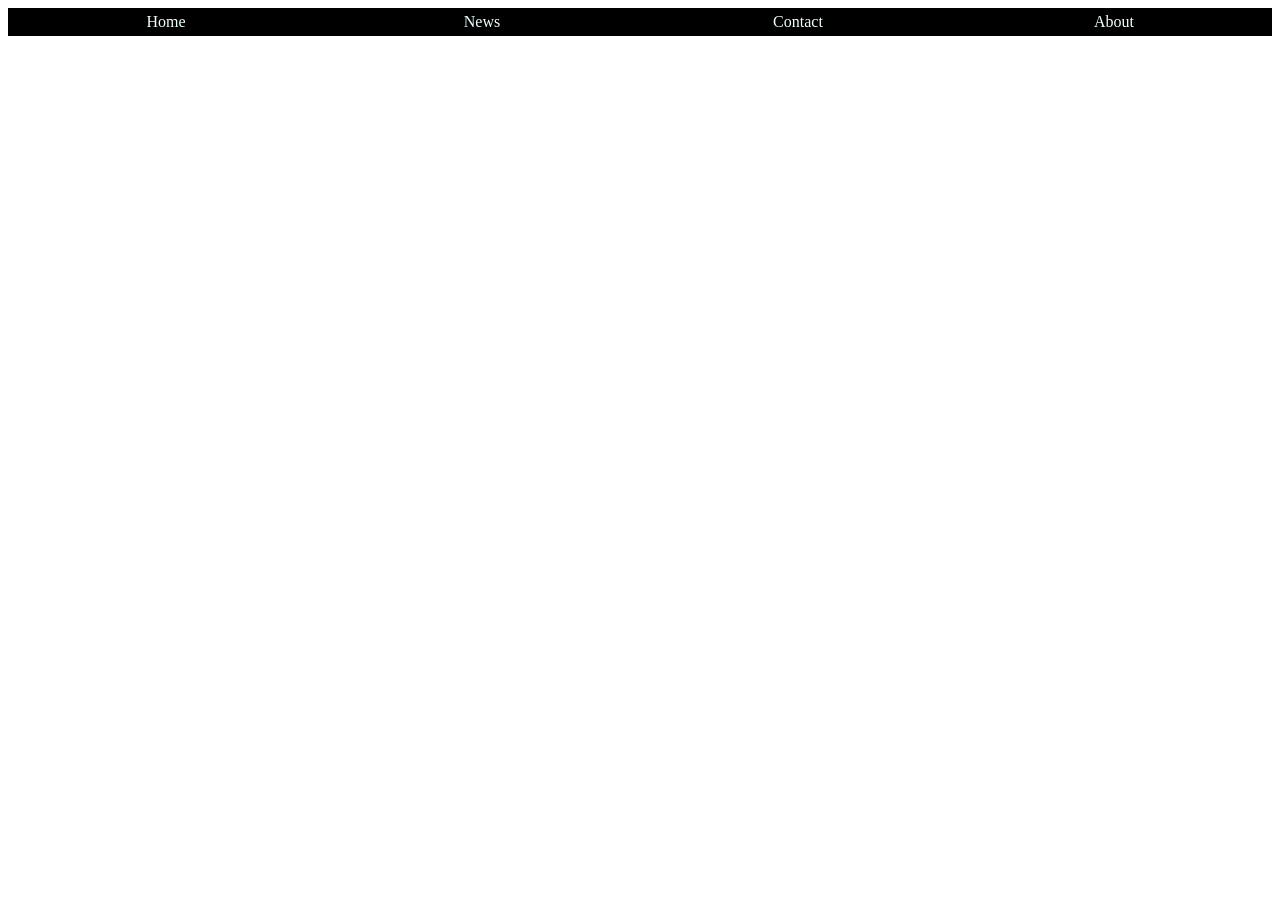
==== index.html @ c6cd20f5 "Add files via upload" ====
<!DOCTYPE html>
<html lang="en">
<head>
    <meta charset="UTF-8">
    <meta name="viewport" content="width=device-width, initial-scale=1.0">
    <title>Document</title>
</head>
<body>
    <style>
        .container{
            display: grid;
            grid-template-areas:
            "aa bb cc dd ee";
            background-color:black;
            color: azure;
            text-align: center;
            grid-template-columns: 1fr 1fr 1fr 1fr ;
            grid-template-rows: auto;
            
        }
        .a{grid-area: aa;padding: 5px;
        }
        .b{grid-area: bb;padding: 5px;}
        .c{grid-area: cc;padding: 5px;}
        .d{grid-area: dd;padding: 5px;}
        .e{grid-area: ee;padding: 5px;display: none;}
        @media(max-width:600px){
            .container{
                grid-template-areas:
                "ee"
                "aa"
                "bb"
                "cc"
                "dd";
                grid-template-rows: 1fr 1fr 1fr 1fr 1fr ;
                grid-template-columns: auto; 
            }
            .e{display: block;
            text-align: right;}
        }
    </style>
    <div class="container">
        <div class="a">Home</div>
        <div class="b">News</div>
        <div class="c">Contact</div>
        <div class="d">About</div>
        <div class="e"><img src="https://byvn.net/WH39" width="20px"></div>
    </div>
</body>
</html>
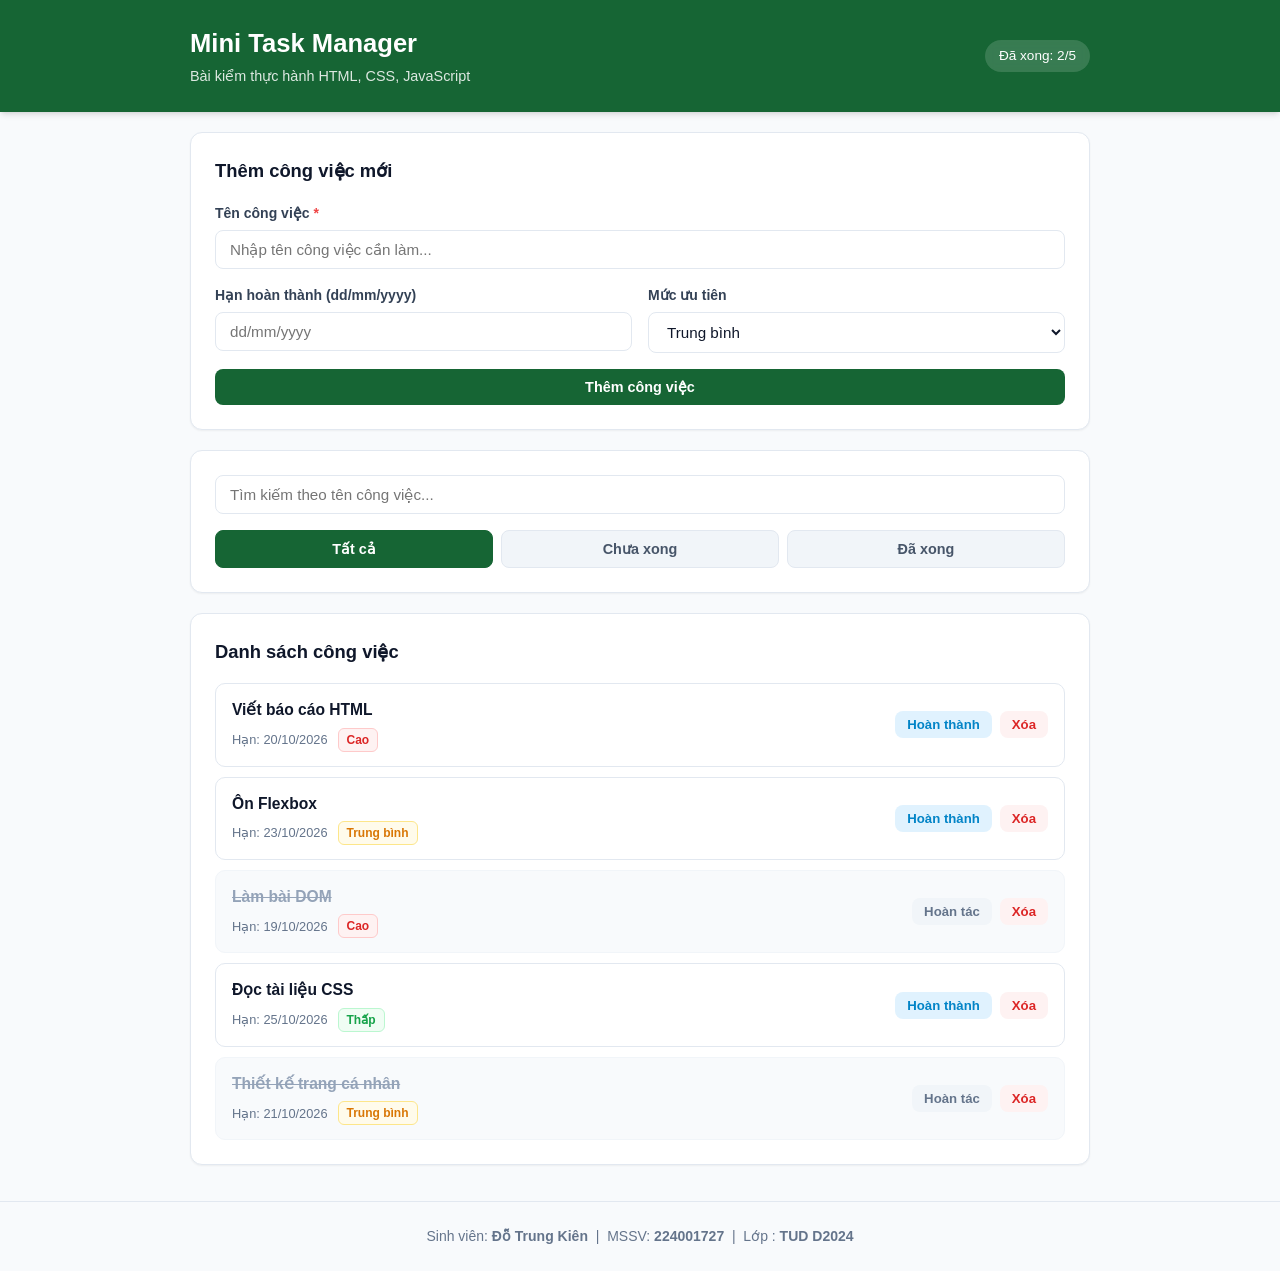
==== commit 90674552: "Add files via upload" ====
--- a/index.html
+++ b/index.html
@@ -1,50 +1,80 @@
-<!DOCTYPE html>
-<html lang="en">
-<head>
-    <meta charset="UTF-8">
-    <meta name="viewport" content="width=device-width, initial-scale=1.0">
-    <title>Document</title>
-</head>
-<body>
-    <style>
-        .container{
-            display: grid;
-            grid-template-areas:
-            "aa bb cc dd ee";
-            background-color:black;
-            color: azure;
-            text-align: center;
-            grid-template-columns: 1fr 1fr 1fr 1fr ;
-            grid-template-rows: auto;
-            
-        }
-        .a{grid-area: aa;padding: 5px;
-        }
-        .b{grid-area: bb;padding: 5px;}
-        .c{grid-area: cc;padding: 5px;}
-        .d{grid-area: dd;padding: 5px;}
-        .e{grid-area: ee;padding: 5px;display: none;}
-        @media(max-width:600px){
-            .container{
-                grid-template-areas:
-                "ee"
-                "aa"
-                "bb"
-                "cc"
-                "dd";
-                grid-template-rows: 1fr 1fr 1fr 1fr 1fr ;
-                grid-template-columns: auto; 
-            }
-            .e{display: block;
-            text-align: right;}
-        }
-    </style>
-    <div class="container">
-        <div class="a">Home</div>
-        <div class="b">News</div>
-        <div class="c">Contact</div>
-        <div class="d">About</div>
-        <div class="e"><img src="https://byvn.net/WH39" width="20px"></div>
-    </div>
-</body>
+<!DOCTYPE html>
+<html lang="vi">
+<head>
+  <meta charset="UTF-8">
+  <meta name="viewport" content="width=device-width, initial-scale=1.0">
+  <title>Mini Task Manager</title>
+  <link rel="stylesheet" href="style.css">
+  <script src="script.js" defer></script>
+</head>
+<body>
+  <header class="site-header">
+    <div class="container header-content">
+      <div>
+        <h1>Mini Task Manager</h1>
+        <p>Bài kiểm thực hành HTML, CSS, JavaScript</p>
+      </div>
+      <div class="task-stats" id="task-stats">
+        <!-- Thống kê số lượng task -->
+      </div>
+    </div>
+  </header>
+
+  <main class="container">
+    <!-- Form thêm công việc -->
+    <section class="card">
+      <h2>Thêm công việc mới</h2>
+      <form id="task-form" novalidate>
+        <div class="form-group">
+          <label for="task-title">Tên công việc <span class="required">*</span></label>
+          <input type="text" id="task-title" placeholder="Nhập tên công việc cần làm..." autocomplete="off">
+          <small class="error-msg" id="error-msg"></small>
+        </div>
+
+        <div class="form-row">
+          <div class="form-group">
+            <label for="task-date">Hạn hoàn thành (dd/mm/yyyy)</label>
+            <input type="text" id="task-date" placeholder="dd/mm/yyyy" onfocus="(this.type='date')" onblur="if(!this.value)this.type='text'">
+          </div>
+
+          <div class="form-group">
+            <label for="task-priority">Mức ưu tiên</label>
+            <select id="task-priority">
+              <option value="Cao">Cao</option>
+              <option value="Trung bình" selected>Trung bình</option>
+              <option value="Thấp">Thấp</option>
+            </select>
+          </div>
+        </div>
+
+        <button type="submit" class="btn btn-primary">Thêm công việc</button>
+      </form>
+    </section>
+
+    <!-- Ô tìm kiếm và bộ lọc trạng thái -->
+    <section class="card filter-section">
+      <div class="search-wrapper">
+        <input type="text" id="search-input" placeholder="Tìm kiếm theo tên công việc...">
+        <button type="button" id="clear-search" class="btn-clear" aria-label="Xóa tìm kiếm" hidden>&times;</button>
+      </div>
+      <div class="filter-buttons">
+        <button class="btn btn-filter active" data-filter="all">Tất cả</button>
+        <button class="btn btn-filter" data-filter="pending">Chưa xong</button>
+        <button class="btn btn-filter" data-filter="completed">Đã xong</button>
+      </div>
+    </section>
+
+    <!-- Vùng hiển thị danh sách công việc -->
+    <section class="card">
+      <h2>Danh sách công việc</h2>
+      <ul id="task-list" class="task-list">
+        <!-- Nội dung được render tự động từ script.js -->
+      </ul>
+    </section>
+  </main>
+
+  <footer class="site-footer">
+    Sinh viên: <strong>Đỗ Trung Kiên</strong> &nbsp;|&nbsp; MSSV: <strong>224001727</strong> &nbsp;|&nbsp; Lớp : <strong>TUD D2024</strong>
+  </footer>
+</body>
 </html>
--- a/style.css
+++ b/style.css
@@ -0,0 +1,352 @@
+/* UI/UX Optimized CSS */
+* {
+    box-sizing: border-box;
+}
+
+:root {
+    --font-main: -apple-system, BlinkMacSystemFont, "Segoe UI", Roboto, Helvetica, Arial, sans-serif;
+    --primary-color: #166534;
+    --primary-hover: #15803d;
+    --bg-color: #f8fafc;
+    --card-bg: #ffffff;
+    --text-main: #0f172a;
+    --text-muted: #64748b;
+    --border-color: #e2e8f0;
+    --danger-color: #ef4444;
+    --danger-hover: #dc2626;
+    --shadow-sm: 0 1px 2px 0 rgb(0 0 0 / 0.05);
+    --shadow-md: 0 4px 6px -1px rgb(0 0 0 / 0.1), 0 2px 4px -2px rgb(0 0 0 / 0.1);
+}
+
+body {
+    margin: 0;
+    font-family: var(--font-main);
+    color: var(--text-main);
+    background-color: var(--bg-color);
+    line-height: 1.5;
+}
+
+.container {
+    width: min(900px, 92%);
+    margin: 0 auto;
+}
+
+/* Header */
+.site-header {
+    background: var(--primary-color);
+    color: white;
+    padding: 24px 0;
+    box-shadow: var(--shadow-md);
+}
+
+.header-content {
+    display: flex;
+    justify-content: space-between;
+    align-items: center;
+    flex-wrap: wrap;
+    gap: 12px;
+}
+
+.site-header h1 {
+    margin: 0 0 4px;
+    font-size: 1.6rem;
+    font-weight: 700;
+}
+
+.site-header p {
+    margin: 0;
+    opacity: 0.85;
+    font-size: 0.9rem;
+}
+
+.task-stats {
+    background: rgba(255, 255, 255, 0.15);
+    padding: 6px 14px;
+    border-radius: 20px;
+    font-size: 0.85rem;
+    backdrop-filter: blur(4px);
+}
+
+/* Cards */
+.card {
+    background: var(--card-bg);
+    padding: 24px;
+    border-radius: 12px;
+    box-shadow: var(--shadow-sm);
+    border: 1px solid var(--border-color);
+    margin-top: 20px;
+}
+
+.card h2 {
+    margin-top: 0;
+    margin-bottom: 18px;
+    font-size: 1.15rem;
+    color: var(--text-main);
+    font-weight: 600;
+}
+
+/* Form Styles */
+#task-form {
+    display: flex;
+    flex-direction: column;
+    gap: 16px;
+}
+
+.form-group {
+    display: flex;
+    flex-direction: column;
+    gap: 6px;
+}
+
+.form-group label {
+    font-weight: 600;
+    font-size: 0.875rem;
+    color: #334155;
+}
+
+.required {
+    color: var(--danger-color);
+}
+
+.form-row {
+    display: grid;
+    grid-template-columns: 1fr 1fr;
+    gap: 16px;
+}
+
+input[type="text"],
+input[type="date"],
+select {
+    width: 100%;
+    padding: 10px 14px;
+    border: 1px solid var(--border-color);
+    border-radius: 8px;
+    font-size: 0.95rem;
+    font-family: inherit;
+    color: var(--text-main);
+    background-color: #fff;
+    transition: all 0.2s ease;
+}
+
+input[type="text"]:focus,
+input[type="date"]:focus,
+select:focus {
+    outline: none;
+    border-color: var(--primary-color);
+    box-shadow: 0 0 0 3px rgba(22, 101, 52, 0.15);
+}
+
+.error-msg {
+    color: var(--danger-color);
+    font-size: 0.8rem;
+    font-weight: 500;
+    display: none;
+}
+
+/* Buttons */
+.btn {
+    display: inline-flex;
+    align-items: center;
+    justify-content: center;
+    gap: 6px;
+    padding: 10px 18px;
+    border: none;
+    border-radius: 8px;
+    font-weight: 600;
+    font-size: 0.9rem;
+    cursor: pointer;
+    transition: all 0.15s ease;
+}
+
+.btn:active {
+    transform: scale(0.98);
+}
+
+.btn-primary {
+    background: var(--primary-color);
+    color: white;
+}
+
+.btn-primary:hover {
+    background: var(--primary-hover);
+}
+
+/* Search & Filters */
+.filter-section {
+    display: flex;
+    flex-direction: column;
+    gap: 16px;
+}
+
+.search-wrapper {
+    position: relative;
+    width: 100%;
+}
+
+.btn-clear {
+    position: absolute;
+    right: 12px;
+    top: 50%;
+    transform: translateY(-50%);
+    background: none;
+    border: none;
+    font-size: 1.2rem;
+    color: var(--text-muted);
+    cursor: pointer;
+}
+
+.filter-buttons {
+    display: flex;
+    gap: 8px;
+}
+
+.btn-filter {
+    background: #f1f5f9;
+    color: #475569;
+    flex: 1;
+    border: 1px solid var(--border-color);
+}
+
+.btn-filter:hover {
+    background: #e2e8f0;
+}
+
+.btn-filter.active {
+    background: var(--primary-color);
+    color: white;
+    border-color: var(--primary-color);
+}
+
+/* Task List */
+.task-list {
+    list-style: none;
+    padding: 0;
+    margin: 0;
+    display: flex;
+    flex-direction: column;
+    gap: 10px;
+}
+
+.task-item {
+    display: flex;
+    justify-content: space-between;
+    align-items: center;
+    padding: 14px 16px;
+    border: 1px solid var(--border-color);
+    border-radius: 10px;
+    background: #fff;
+    transition: all 0.2s ease;
+}
+
+.task-item:hover {
+    border-color: #cbd5e1;
+    box-shadow: var(--shadow-sm);
+}
+
+.task-info {
+    display: flex;
+    flex-direction: column;
+    gap: 6px;
+}
+
+.task-title {
+    font-weight: 600;
+    font-size: 0.975rem;
+    word-break: break-word;
+}
+
+.task-item.completed {
+    background: #f8fafc;
+    border-color: #f1f5f9;
+}
+
+.task-item.completed .task-title {
+    text-decoration: line-through;
+    color: #94a3b8;
+}
+
+.task-meta {
+    display: flex;
+    align-items: center;
+    gap: 10px;
+    font-size: 0.8rem;
+    color: var(--text-muted);
+}
+
+/* Badges */
+.badge {
+    padding: 2px 8px;
+    border-radius: 6px;
+    font-size: 0.75rem;
+    font-weight: 600;
+}
+
+.badge-cao { background: #fef2f2; color: #dc2626; border: 1px solid #fecaca; }
+.badge-trung-binh { background: #fffbebfb; color: #d97706; border: 1px solid #fde68a; }
+.badge-thap { background: #f0fdf4; color: #16a34a; border: 1px solid #bbf7d0; }
+
+.task-actions {
+    display: flex;
+    gap: 8px;
+}
+
+.btn-done {
+    background: #e0f2fe;
+    color: #0284c7;
+    padding: 6px 12px;
+    font-size: 0.825rem;
+}
+
+.btn-done:hover {
+    background: #bae6fd;
+}
+
+.task-item.completed .btn-done {
+    background: #f1f5f9;
+    color: #64748b;
+}
+
+.btn-delete {
+    background: #fef2f2;
+    color: #dc2626;
+    padding: 6px 12px;
+    font-size: 0.825rem;
+}
+
+.btn-delete:hover {
+    background: #fee2e2;
+}
+
+/* Footer */
+.site-footer {
+    margin-top: 36px;
+    padding: 24px;
+    text-align: center;
+    color: var(--text-muted);
+    font-size: 0.875rem;
+    border-top: 1px solid var(--border-color);
+}
+
+/* Responsive UI */
+@media (max-width: 576px) {
+    .form-row {
+        grid-template-columns: 1fr;
+    }
+
+    .filter-buttons {
+        flex-direction: column;
+    }
+
+    .task-item {
+        flex-direction: column;
+        align-items: flex-start;
+        gap: 12px;
+    }
+
+    .task-actions {
+        width: 100%;
+        justify-content: flex-end;
+        border-top: 1px solid #f1f5f9;
+        padding-top: 8px;
+    }
+}
